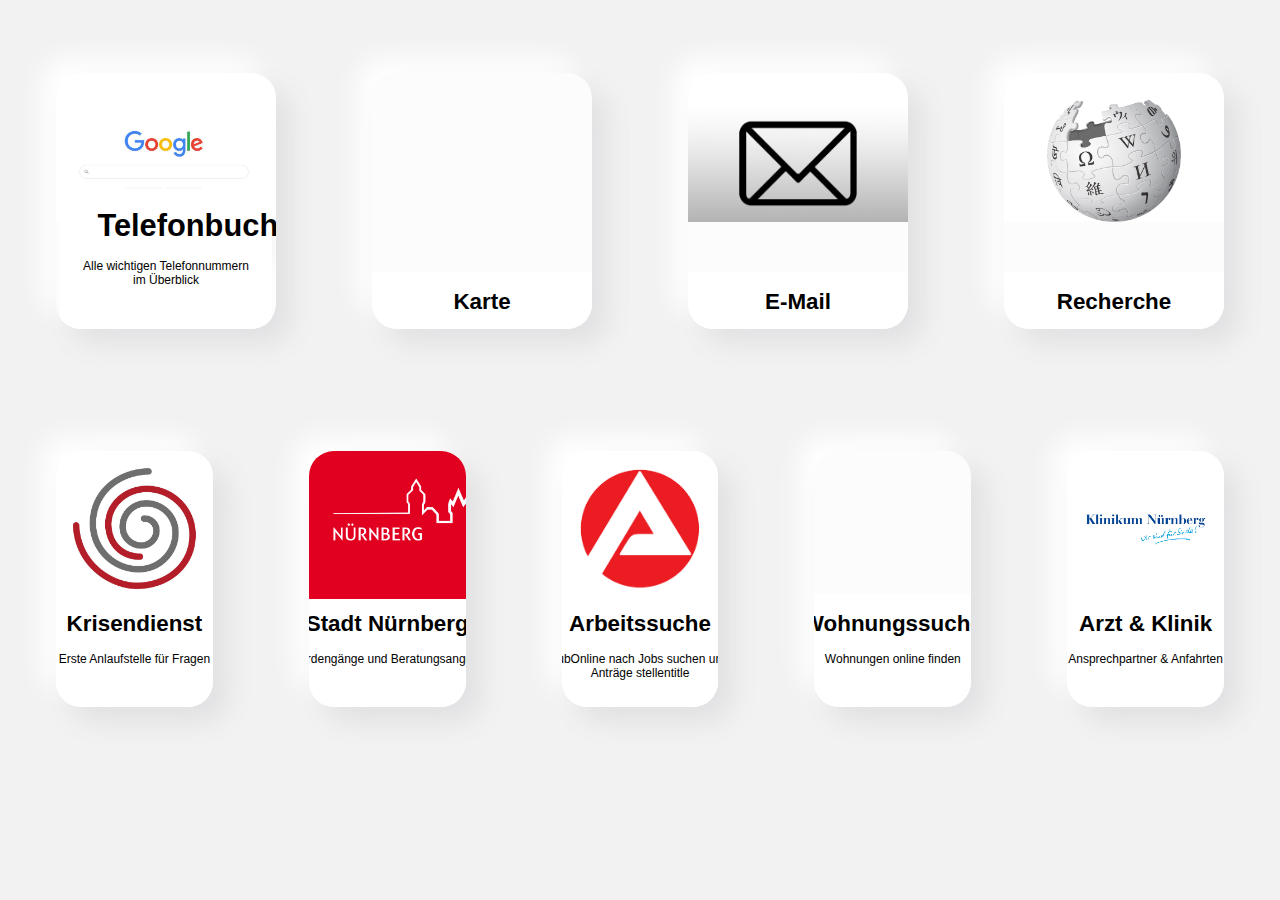
==== home.html @ 5b34b574 "ButtonTest" ====
<!doctype html>

<html>
	<head>
		<meta charset="utf-8">
		<title>Landing Page</title>
		<link rel="stylesheet" href="index.css">
	</head>
  
  
   	<body>
	
	
	<div class="mainpage">
   		<div class="cardcontainer">
   
			<!-- ---------------------------- KACHELN ROW 1 ----------------------------	-->
			<div class="center">



			<!--Card TELEFONBUCH-->
				<div class="property-card-button">
				
					<a href="">
						<div class="property-image", style="background-image:url('Google_Logo.jpg')">
											
											
					<div class="property-description">
						<h5>Telefonbuch</h5>
						<p>Alle wichtigen Telefonnummern im Überblick</p>
					</div>	
						
						
						
				</div></a>


					
					<div class="buttoncontainer">
						<h5>Telefonbuch</h5>
							<a class="cssbutton" href="https://www.dastelefonbuch.de/">Öffentliches Telefonbuch</a>
							<a class="cssbutton" href="Hilfekatalog.pdf">Hilfekatalog</a>
						</div>
					

				</div>



			<!--Card KARTE-->
			
			
			
			
			
			
				<div class="property-card-button">
					<a href="xxx">
					<div class="property-image", style="background-image:url('https://www.googlewatchblog.de/wp-content/uploads/google-maps-logo-new.jpg')">
						<div class="property-image-title">
						</div>
					</div></a>

					<div class="property-description">
						<h5>Karte</h5>
						<p>Orte in Nürnberg finden</p>


					<div class="buttoncontainer">
						<a class="cssbutton" href="https://www.google.de/maps/@49.4542094,11.0767165,14.72z">Überblick Nürnberg</a>
						<a class="cssbutton" href="https://www.google.de/maps/place/Holzschuherstraße+13,+90439+Nürnberg/@49.4721666,11.0692634,15.47z/data=!4m5!3m4!1s0x479f56f946bc43b1:0x349f8573b6e28a5b!8m2!3d49.44452!4d11.05213">Pension</a>
						<a class="cssbutton" href="https://www.google.de/maps/place/Krisendienst+Mittelfranken/@49.4442205,11.0593383,16.1z/data=!4m5!3m4!1s0x0:0x918714b1e70e261c!8m2!3d49.4450907!4d11.0583615">Krisendienst Mittelfranken</a>
					</div>
					
					</div>
					
					
					<a href="xxx">
					</a>
				</div>


			<!--Card EMAIL-->
				<div class="property-card-button">
					<a href="xxx">
					<div class="property-image", style="background-image:url('Email_Logo.jpg')">
						<div class="property-image-title">
						</div>
					</div></a>

					<div class="property-description">
						<h5>E-Mail</h5>
						<p>Alles rund um E-Mails</p>

					<div class="buttoncontainer">

						<a class="cssbutton" href="https://mail.google.com/mail">Gmail</a>
						<a class="cssbutton" href="https://www.gmx.net">GMX</a>
						<a class="cssbutton" href="https://web.de">Web.de</a>
						<a class="cssbutton" href="https://accounts.google.com/signup/v2/webcreateaccount?flowName=GlifWebSignIn&flowEntry=SignUp">Neue E-Mailadresse anlegen</a>
					</div>
					
					</div>
					
					<a href="xxx">
					</a>
				</div>


			<!--Card NACHRICHTEN & WIKIPEDIA-->
				<div class="property-card-button">
					<a href="xxx">
					<div class="property-image", style="background-image:url('Wikipedia_Logo.jpg')">
						<div class="property-image-title">
						</div>
					</div></a>

					<div class="property-description">
						<h5>Recherche</h5>
						<p>Wikipedia und Nürnberger Nachrichten</p>
	
					<div class="buttoncontainer">

						<a class="cssbutton" href="https://de.wikipedia.org/wiki/Wikipedia:Hauptseite">Wikipedia</a>
						<a class="cssbutton" href="https://www.nordbayern.de">Nürnberger Nachrichten</a>
					</div>	
					
					</div>

					<a href="xxx">
					</a>
				</div>


		</div>

			<!-- ---------------------------- KACHELN ROW 2 ----------------------------	-->	

		<div class="cardcontainer">
			<div class="center">	


			<!--Card KRISENDIENST-->
				<div class="property-card-button">
					<a href="xxx">
					<div class="property-image", style="background-image:url('KD_Logo.jpg')">
						<div class="property-image-title">
						</div>
					</div></a>

					<div class="property-description">
						<h5>Krisendienst</h5>
						<p>Erste Anlaufstelle für Fragen</p>

					<div class="buttoncontainer">

						<a class="cssbuttonmain" href="https://krisendienst-mittelfranken.de">Startseite Krisendienst</a>
						<a class="cssbutton" href="https://krisendienst-mittelfranken.de/?page_id=1119">Online-Beratung & Chat</a>
						<a class="cssbutton" href="https://krisendienst-mittelfranken.de/?page_id=279">Informationen Wohnungsnot</a>
					</div>
					
					</div>

					<a href="xxx">
					</a>
				</div>



			<!--Card SOZIALAMT & NÜRNBERG-->
				<div class="property-card-button">
					<a href="xxx">
					<div class="property-image", style="background-image:url('NBG_Logo.jpg')">
						<div class="property-image-title">
						</div>
					</div></a>

					<div class="property-description">
						<h5>Stadt Nürnberg</h5>
						<p>Behördengänge und Beratungsangebote</p>

					<div class="buttoncontainer">
						<a class="cssbuttonmain" href="https://www.nuernberg.de/internet/sozialamt/">Startseite Sozialamt</a>
						<a class="cssbutton" href="https://www.nuernberg.de/internet/sozialamt/wohnungsvermittlung_antrag.html">Antrag Wohnungsvermittlung</a>
						<a class="cssbutton" href="https://www.nuernberg.de/internet/sozialamt/projekte_nuernberg_pass.html">Antrag NürnbergPass</a>
						<a class="cssbuttonmain" href="https://www.nuernberg.de/internet/mein_nuernberg/">Startseite MeinNürnberg.de</a>
						<a class="cssbutton" href="https://www.nuernberg.de/internet/mein_nuernberg/konto_einrichten.html">Konto erstellen</a>
						<a class="cssbutton" href="https://meinkonto.nuernberg.de/intelliform/admin/intelliForm-Spaces/e-gov-center/meinkonto/dashboard">Anmelden</a>
					</div>
					
					</div>
					
					<a href="xxx">
					</a>
				</div>


			<!--Card ARBEITSSUCHE-->
				<div class="property-card-button">
					<a href="xxx">
					<div class="property-image", style="background-image:url('AA_Logo.jpg')">
						<div class="property-image-title">
						</div>
					</div></a>

					<div class="property-description">
						<h5>Arbeitssuche</h5>
						<p>subOnline nach Jobs suchen und Anträge stellentitle</p>

					<div class="buttoncontainer">

						<a class="cssbuttonmain" href="https://www.arbeitsagentur.de/vor-ort/nuernberg/startseite">Startseite Arbeitsagentur Nürnberg</a>
						<a class="cssbutton" href="https://con.arbeitsagentur.de/prod/egov/login/?from=router&resource_url=https:%2F%2Fcon.arbeitsagentur.de%2Fprod%2Fsgb2vaem%2Fvaem-ui%2Fpd×tamp=2021-03-25T13:25:40.747904&rid=d6f8477d-651e-41f1-887d-d4e7844d186a">Online Portal Arbeitsagentur</a>
						<a class="cssbutton" href="https://con.arbeitsagentur.de/prod/jobboerse/jobsuche-ui/?pk_vid=d5ae81e6d2bb75811616675760d8e3a6">Jobsuche</a>
						<a class="cssbuttonmain" href="https://www.jobcenter-ge.de/Jobcenter/Nuernberg/DE/Home/home_node.html">Startseite Jobcenter</a>
						<a class="cssbutton" href="https://www.arbeitsagentur.de/arbeitslosengeld-2/weiterbewilligungsantrag-arbeitslosengeld-2">Antrag Weiterbewilligung ALG II</a>
					</div>
					
					</div>
					
					<a href="xxx">
					</a>
				</div>


			<!--Card WOHNUNGSSUCHE-->
				<div class="property-card-button">
					<a href="xxx">
					<div class="property-image", style="background-image:url('https://www.wohnung-jetzt.de/wp-content/uploads/Fotolia_199161234_M-Alexand-17-368x244.jpg')">
						<div class="property-image-title">
						</div>
					</div></a>

					<div class="property-description">
						<h5>Wohnungssuche</h5>
						<p>Wohnungen online finden</p>

					<div class="buttoncontainer">

						<a class="cssbutton" href="https://www.immobilienscout24.de">Immoscout24</a>
						<a class="cssbutton" href="https://www.immowelt.de">Immowelt</a>
						<a class="cssbutton" href="https://wbg.nuernberg.de/mieten/wohnungsangebote/">WBG Nürnberg</a>
						<a class="cssbutton" href="https://www.nuernberg.de/internet/sozialamt/wohnungslosigkeit.html">Fachstelle für Wohnungsfragen</a>
					</div>
					
					</div>
					
					<a href="xxx">
					</a>
				</div>


			<!--Card ARZT & KLINIK-->
				<div class="property-card-button">
					<a href="xxx">
					<div class="property-image", style="background-image:url('KlinikumNBG_Logo.jpg')">
						<div class="property-image-title">
						</div>
					</div></a>

					<div class="property-description">
						<h5>Arzt & Klinik</h5>
						<p>Ansprechpartner & Anfahrten</p>

					<div class="buttoncontainer">

						<a class="cssbuttonmain" href="https://www.klinikum-nuernberg.de/DE/index.html">Klinikum Nürnberg Nord</a>
						<a class="cssbutton" href="https://www.klinikum-nuernberg.de/DE/ueber_uns/Fachabteilungen_KN/kliniken/psychiatrie/30_BE/index.html">Haus 30</a>
						<a class="cssbutton" href="https://www.klinikum-nuernberg.de/DE/ueber_uns/lageplan/pics/VGN.html">Anfahrt</a>
					</div>
					
					</div>
					
					<a href="xxx">
					</a>
				</div>

			</div>


		</div>
		
		<!-- END MAINPAGE -->
		
		
		
	</body>
  
</html>
---- index.css ----
body
{
  background-color:#f2f2f2;
  font-family: 'RobotoDraft', 'Roboto', sans-serif;
  -webkit-font-smoothing: antialiased;
}

*
{
  -webkit-box-sizing: border-box;
  box-sizing: border-box;
}

h5
{
  margin:15px;
  font-size:1.4em;
  font-weight:700;
}

h4
{ 
  margin-top:1em;
  text-align: center;
  font-size:1.4em;
  font-weight:700;
}

p
{
  font-size:12px;
}

.pagecontainer
{
	position:absolute;
	height:100%;
	width:100%;
	
  margin-left:-1%;
  margin-top:-1%;
	
}



.sidebar
{
	background-color: rgba(55,55,55, 0.5);
	
	position:absolute;
  width:8em;
  height:101%;
	
}


.iframecontainer iframe {
	
	position:absolute;
	margin-left:8em;
  width : 95%;
  height : 100%;
  border:none;
}



.homebutton
{
	
  width:5em;
  height:5em;
	margin-top: 12em;
	margin-left: 2em;
	
	
	background-image: url("[data-uri]");
	background-size: 100%;
	
	
  border: none;
  
  text-decoration: none;
  font: 11px Arial;
  
  
  
  display: inline-block;
  font-size: 16px;
  
	border-radius: 10px;
  -webkit-box-shadow:  10px 10px 20px #e1e1e3, -10px -10px 20px #ffffff;
  box-shadow:  10px 10px 20px #e1e1e3, -10px -10px 20px #ffffff;
  
}


.homebutton:hover
{
  width:6em;
  height:6em;
  
	margin-top: 11.5em;
	margin-left: 1.5em;
}









.cardcontainer
{
	position:relative;
	margin-top:2%;
  width:100%;
  height:100%;
	
}




.center
{
  display: flex;
  justify-content: center;
  align-items: center;
}



.property-image
{
  height:58%;
  width:100%;
  padding:0em 2em;
  position:Absolute;
  top:0px;
  -webkit-transition:all 0.4s cubic-bezier(0.0, 0.045, 0.25, 1);
  -o-transition:all 0.4s cubic-bezier(0.0, 0.045, 0.25, 1);
  transition:all 0.4s cubic-bezier(0.0, 0.045, 0.25, 1);
  
  background-size:cover;
  background-repeat:no-repeat;
}

/* Bottom Card Section */



.property-description
{
  background-color: rgba(255,255,255,1);
  
  margin-top: 88%;
  margin-left: -30%;
  height:100%;
  width:160%;
  position:absoloute;
  -webkit-transition:all 0.55s cubic-bezier(0.0, 0.045, 0.25, 1);
  -o-transition:all 0.55s cubic-bezier(0.0, 0.045, 0.25, 1);
  transition:all 0.55s cubic-bezier(0.0, 0.045, 0.25, 1);
  
  background-size:cover;
  
  padding: 0.15em 1em;
  text-align:center;
}


.property-card-button
{
  margin: 3em;
  height:16em;
  width:16em;
  display:-webkit-box;
  display:-ms-flexbox;
  display:flex;
  -webkit-box-orient:vertical;
  -webkit-box-direction:normal;
  -ms-flex-direction:column;
  flex-direction:column;
  position:relative;
  -webkit-transition:all 0.4s cubic-bezier(0.0, 0.045, 0.25, 1);
  -o-transition:all 0.4s cubic-bezier(0.0, 0.045, 0.25, 1);
  transition:all 0.4s cubic-bezier(0.0, 0.045, 0.25, 1);
  border-radius:25px;
  overflow:hidden;
  -webkit-box-shadow:  15px 15px 27px #e1e1e3, -15px -15px 27px #ffffff;
  box-shadow:  15px 15px 27px #e1e1e3, -15px -15px 27px #ffffff;
  
  background-color: rgba(252,252,252,1);
  
  
}

.property-card-button:hover
{
  padding:0em;
  border-radius:5px;
  margin: 1em;
  margin-top: -5em;
  margin-bottom: -5em;
  height:25em;
  width:25em;
}


.property-card-button:hover .property-image
{
  height:0em;
  width:100%;
}

.property-card-button:hover .property-description
{
  margin-top: 140%;
  margin-left: -20%;
  height:100%;
  width:150%;
  padding:20px 0em;
}

.buttoncontainer
{
	height: 65%;
	width: 90%;
	margin-top: 25%;
	margin-left: 10%;
	
	
  -webkit-transition:all 0.4s cubic-bezier(0.0, 0.045, 0.25, 1);
  -o-transition:all 0.4s cubic-bezier(0.0, 0.045, 0.25, 1);
  transition:all 0.4s cubic-bezier(0.0, 0.045, 0.25, 1);
	
}



.cssbutton
{
	
  margin-top:3%;
	width:90%;
	height:15%;
	
	background-color: rgb(185,185,185);
	
  border: none;
  
  text-decoration: none;
  font: 11px Arial;
  
  
  
  display: inline-block;
  font-size: 16px;
  
	border-radius: 10px;
  -webkit-box-shadow:  10px 10px 20px #e1e1e3, -10px -10px 20px #ffffff;
  box-shadow:  10px 10px 20px #e1e1e3, -10px -10px 20px #ffffff;
}


.cssbutton:hover
{
	margin-left: -2.5%;
	width:95%;
	background-color: rgb(205,205,205);
}


.cssbuttonmain
{
  margin-top:3%;
  margin-bottom:3%;
	width:100%;
	height:25%;
	
	background-color: rgb(185,185,185);
	
  border: none;
  
  text-decoration: none;
  font: 11px Arial;
  
  
  
  display: inline-block;
  font-size: 16px;
  
	border-radius: 10px;
  -webkit-box-shadow:  10px 10px 20px #e1e1e3, -10px -10px 20px #ffffff;
  box-shadow:  10px 10px 20px #e1e1e3, -10px -10px 20px #ffffff;
}


.cssbuttonmain:hover
{
}



a {
  color: black;
  padding-top: 5px;
  font-size: 22px;
}
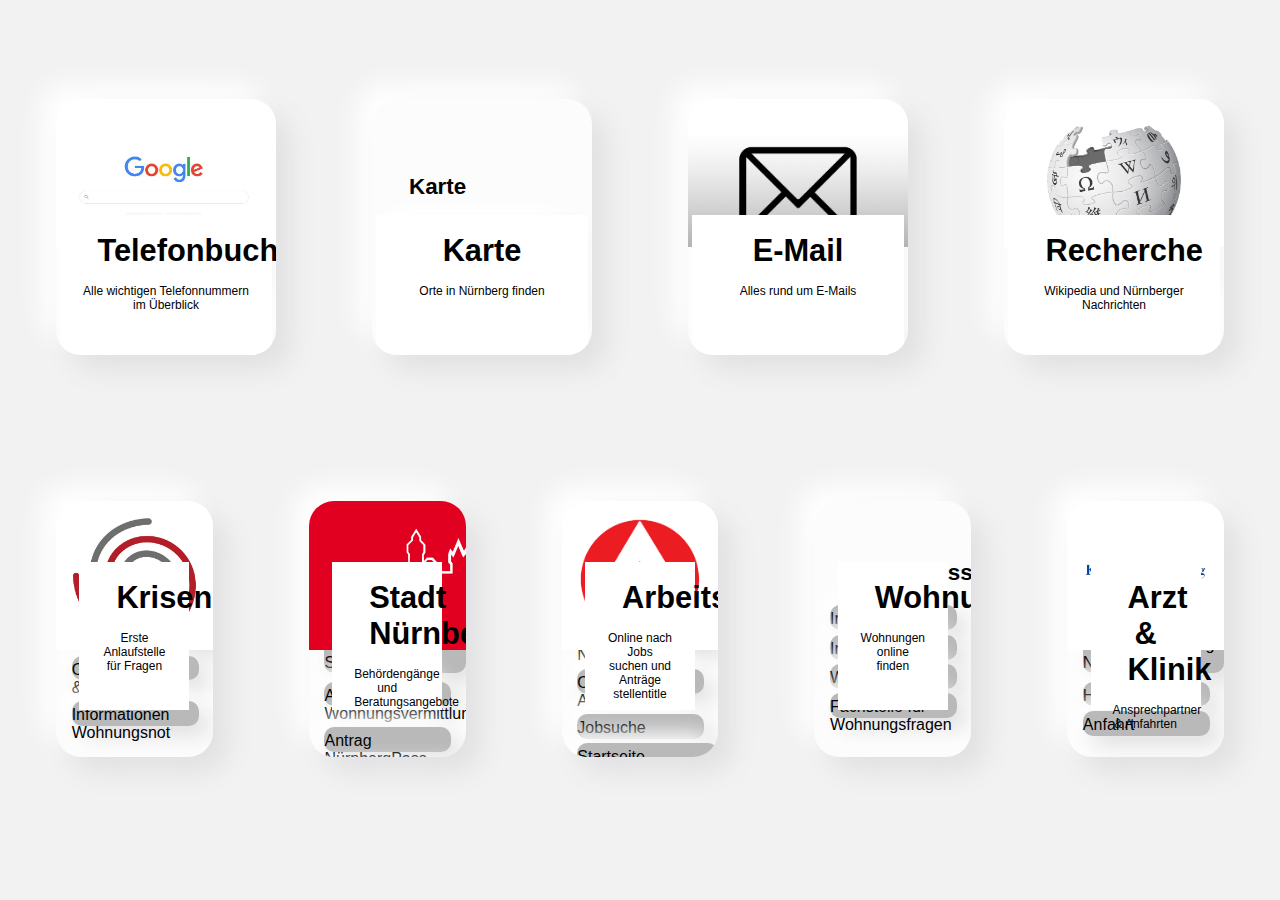
==== commit b90c4475: "V 0.4.1" ====
--- a/home.html
+++ b/home.html
@@ -31,108 +31,96 @@
 						<p>Alle wichtigen Telefonnummern im Überblick</p>
 					</div>	
 						
-						
-						
-				</div></a>
-
-
-					
+				</div></a>
+
 					<div class="buttoncontainer">
 						<h5>Telefonbuch</h5>
 							<a class="cssbutton" href="https://www.dastelefonbuch.de/">Öffentliches Telefonbuch</a>
 							<a class="cssbutton" href="Hilfekatalog.pdf">Hilfekatalog</a>
 						</div>
 					
-
 				</div>
 
 
 
 			<!--Card KARTE-->
-			
-			
-			
-			
-			
-			
-				<div class="property-card-button">
-					<a href="xxx">
-					<div class="property-image", style="background-image:url('https://www.googlewatchblog.de/wp-content/uploads/google-maps-logo-new.jpg')">
-						<div class="property-image-title">
-						</div>
-					</div></a>
-
+				<div class="property-card-button">
+				
+					<a href="">
+						<div class="property-image", style="background-image:url('https://www.googlewatchblog.de/wp-content/uploads/google-maps-logo-new.jpg')">
+												
+											
 					<div class="property-description">
 						<h5>Karte</h5>
 						<p>Orte in Nürnberg finden</p>
-
-
-					<div class="buttoncontainer">
+					</div>	
+						
+				</div></a>
+
+					<div class="buttoncontainer">
+						<h5>Karte</h5>
 						<a class="cssbutton" href="https://www.google.de/maps/@49.4542094,11.0767165,14.72z">Überblick Nürnberg</a>
 						<a class="cssbutton" href="https://www.google.de/maps/place/Holzschuherstraße+13,+90439+Nürnberg/@49.4721666,11.0692634,15.47z/data=!4m5!3m4!1s0x479f56f946bc43b1:0x349f8573b6e28a5b!8m2!3d49.44452!4d11.05213">Pension</a>
 						<a class="cssbutton" href="https://www.google.de/maps/place/Krisendienst+Mittelfranken/@49.4442205,11.0593383,16.1z/data=!4m5!3m4!1s0x0:0x918714b1e70e261c!8m2!3d49.4450907!4d11.0583615">Krisendienst Mittelfranken</a>
 					</div>
 					
-					</div>
-					
-					
-					<a href="xxx">
-					</a>
-				</div>
-
+				</div>			
+			
+			
+			
+			
 
 			<!--Card EMAIL-->
 				<div class="property-card-button">
-					<a href="xxx">
+				
+					<a href="">
 					<div class="property-image", style="background-image:url('Email_Logo.jpg')">
-						<div class="property-image-title">
-						</div>
-					</div></a>
-
+												
+											
 					<div class="property-description">
 						<h5>E-Mail</h5>
 						<p>Alles rund um E-Mails</p>
-
-					<div class="buttoncontainer">
-
+					</div>	
+						
+				</div></a>
+
+					<div class="buttoncontainer">
+						<h5>E-Mail</h5>
 						<a class="cssbutton" href="https://mail.google.com/mail">Gmail</a>
 						<a class="cssbutton" href="https://www.gmx.net">GMX</a>
 						<a class="cssbutton" href="https://web.de">Web.de</a>
 						<a class="cssbutton" href="https://accounts.google.com/signup/v2/webcreateaccount?flowName=GlifWebSignIn&flowEntry=SignUp">Neue E-Mailadresse anlegen</a>
 					</div>
 					
-					</div>
-					
-					<a href="xxx">
-					</a>
-				</div>
+				</div>				
+			
+			
 
 
 			<!--Card NACHRICHTEN & WIKIPEDIA-->
 				<div class="property-card-button">
-					<a href="xxx">
+				
+					<a href="">
 					<div class="property-image", style="background-image:url('Wikipedia_Logo.jpg')">
-						<div class="property-image-title">
-						</div>
-					</div></a>
-
+												
+											
 					<div class="property-description">
 						<h5>Recherche</h5>
 						<p>Wikipedia und Nürnberger Nachrichten</p>
-	
-					<div class="buttoncontainer">
-
+					</div>	
+						
+				</div></a>
+
+					<div class="buttoncontainer">
+						<h5>Recherche</h5>
 						<a class="cssbutton" href="https://de.wikipedia.org/wiki/Wikipedia:Hauptseite">Wikipedia</a>
 						<a class="cssbutton" href="https://www.nordbayern.de">Nürnberger Nachrichten</a>
-					</div>	
-					
-					</div>
-
-					<a href="xxx">
-					</a>
-				</div>
-
-
+					</div>
+					
+				</div>				
+			
+			
+			
 		</div>
 
 			<!-- ---------------------------- KACHELN ROW 2 ----------------------------	-->	
@@ -143,138 +131,146 @@
 
 			<!--Card KRISENDIENST-->
 				<div class="property-card-button">
-					<a href="xxx">
+				
+					<a href="">
 					<div class="property-image", style="background-image:url('KD_Logo.jpg')">
-						<div class="property-image-title">
-						</div>
-					</div></a>
-
+												
+											
 					<div class="property-description">
 						<h5>Krisendienst</h5>
 						<p>Erste Anlaufstelle für Fragen</p>
-
-					<div class="buttoncontainer">
+					</div>	
+						
+				</div></a>
+
+					<div class="buttoncontainer">
+						<h5>Krisendienst</h5>
 
 						<a class="cssbuttonmain" href="https://krisendienst-mittelfranken.de">Startseite Krisendienst</a>
 						<a class="cssbutton" href="https://krisendienst-mittelfranken.de/?page_id=1119">Online-Beratung & Chat</a>
 						<a class="cssbutton" href="https://krisendienst-mittelfranken.de/?page_id=279">Informationen Wohnungsnot</a>
 					</div>
 					
-					</div>
-
-					<a href="xxx">
-					</a>
-				</div>
-
+				</div>					
+			
+			
 
 
 			<!--Card SOZIALAMT & NÜRNBERG-->
 				<div class="property-card-button">
-					<a href="xxx">
+				
+					<a href="">
 					<div class="property-image", style="background-image:url('NBG_Logo.jpg')">
-						<div class="property-image-title">
-						</div>
-					</div></a>
-
+												
+											
 					<div class="property-description">
 						<h5>Stadt Nürnberg</h5>
 						<p>Behördengänge und Beratungsangebote</p>
-
-					<div class="buttoncontainer">
+					</div>	
+						
+				</div></a>
+
+					<div class="buttoncontainer">
+						<h5>Stadt Nürnberg</h5>
+
 						<a class="cssbuttonmain" href="https://www.nuernberg.de/internet/sozialamt/">Startseite Sozialamt</a>
 						<a class="cssbutton" href="https://www.nuernberg.de/internet/sozialamt/wohnungsvermittlung_antrag.html">Antrag Wohnungsvermittlung</a>
 						<a class="cssbutton" href="https://www.nuernberg.de/internet/sozialamt/projekte_nuernberg_pass.html">Antrag NürnbergPass</a>
 						<a class="cssbuttonmain" href="https://www.nuernberg.de/internet/mein_nuernberg/">Startseite MeinNürnberg.de</a>
 						<a class="cssbutton" href="https://www.nuernberg.de/internet/mein_nuernberg/konto_einrichten.html">Konto erstellen</a>
 						<a class="cssbutton" href="https://meinkonto.nuernberg.de/intelliform/admin/intelliForm-Spaces/e-gov-center/meinkonto/dashboard">Anmelden</a>
-					</div>
-					
-					</div>
-					
-					<a href="xxx">
-					</a>
-				</div>
-
+
+					</div>
+					
+				</div>	
+			
+			
 
 			<!--Card ARBEITSSUCHE-->
 				<div class="property-card-button">
-					<a href="xxx">
+				
+					<a href="">
 					<div class="property-image", style="background-image:url('AA_Logo.jpg')">
-						<div class="property-image-title">
-						</div>
-					</div></a>
-
+												
+											
 					<div class="property-description">
 						<h5>Arbeitssuche</h5>
-						<p>subOnline nach Jobs suchen und Anträge stellentitle</p>
-
-					<div class="buttoncontainer">
+						<p>Online nach Jobs suchen und Anträge stellentitle</p>
+					</div>	
+						
+				</div></a>
+
+					<div class="buttoncontainer">
+						<h5>Arbeitssuche</h5>
 
 						<a class="cssbuttonmain" href="https://www.arbeitsagentur.de/vor-ort/nuernberg/startseite">Startseite Arbeitsagentur Nürnberg</a>
 						<a class="cssbutton" href="https://con.arbeitsagentur.de/prod/egov/login/?from=router&resource_url=https:%2F%2Fcon.arbeitsagentur.de%2Fprod%2Fsgb2vaem%2Fvaem-ui%2Fpd×tamp=2021-03-25T13:25:40.747904&rid=d6f8477d-651e-41f1-887d-d4e7844d186a">Online Portal Arbeitsagentur</a>
 						<a class="cssbutton" href="https://con.arbeitsagentur.de/prod/jobboerse/jobsuche-ui/?pk_vid=d5ae81e6d2bb75811616675760d8e3a6">Jobsuche</a>
 						<a class="cssbuttonmain" href="https://www.jobcenter-ge.de/Jobcenter/Nuernberg/DE/Home/home_node.html">Startseite Jobcenter</a>
 						<a class="cssbutton" href="https://www.arbeitsagentur.de/arbeitslosengeld-2/weiterbewilligungsantrag-arbeitslosengeld-2">Antrag Weiterbewilligung ALG II</a>
-					</div>
-					
-					</div>
-					
-					<a href="xxx">
-					</a>
-				</div>
-
+
+					</div>
+					
+				</div>	
+			
+						
 
 			<!--Card WOHNUNGSSUCHE-->
-				<div class="property-card-button">
-					<a href="xxx">
-					<div class="property-image", style="background-image:url('https://www.wohnung-jetzt.de/wp-content/uploads/Fotolia_199161234_M-Alexand-17-368x244.jpg')">
-						<div class="property-image-title">
-						</div>
-					</div></a>
-
+
+				<div class="property-card-button">
+				
+					<a href="">
+						<div class="property-image", style="background-image:url('https://www.wohnung-jetzt.de/wp-content/uploads/Fotolia_199161234_M-Alexand-17-368x244.jpg')">
+											
+											
 					<div class="property-description">
 						<h5>Wohnungssuche</h5>
 						<p>Wohnungen online finden</p>
-
-					<div class="buttoncontainer">
+					</div>	
+						
+				</div></a>
+
+					<div class="buttoncontainer">
+						<h5>Wohnungssuche</h5>
 
 						<a class="cssbutton" href="https://www.immobilienscout24.de">Immoscout24</a>
 						<a class="cssbutton" href="https://www.immowelt.de">Immowelt</a>
 						<a class="cssbutton" href="https://wbg.nuernberg.de/mieten/wohnungsangebote/">WBG Nürnberg</a>
 						<a class="cssbutton" href="https://www.nuernberg.de/internet/sozialamt/wohnungslosigkeit.html">Fachstelle für Wohnungsfragen</a>
-					</div>
-					
-					</div>
-					
-					<a href="xxx">
-					</a>
-				</div>
-
-
+
+					</div>
+					
+				</div>	
+						
+			
+			
 			<!--Card ARZT & KLINIK-->
-				<div class="property-card-button">
-					<a href="xxx">
-					<div class="property-image", style="background-image:url('KlinikumNBG_Logo.jpg')">
-						<div class="property-image-title">
-						</div>
-					</div></a>
-
+			
+				<div class="property-card-button">
+				
+					<a href="">
+					<div class="property-image", style="background-image:url('KlinikumNBG_Logo.jpg')">		
+											
 					<div class="property-description">
 						<h5>Arzt & Klinik</h5>
 						<p>Ansprechpartner & Anfahrten</p>
-
-					<div class="buttoncontainer">
+					</div>	
+						
+				</div></a>
+
+					<div class="buttoncontainer">
+						<h5>Arzt & Klinik</h5>
 
 						<a class="cssbuttonmain" href="https://www.klinikum-nuernberg.de/DE/index.html">Klinikum Nürnberg Nord</a>
 						<a class="cssbutton" href="https://www.klinikum-nuernberg.de/DE/ueber_uns/Fachabteilungen_KN/kliniken/psychiatrie/30_BE/index.html">Haus 30</a>
 						<a class="cssbutton" href="https://www.klinikum-nuernberg.de/DE/ueber_uns/lageplan/pics/VGN.html">Anfahrt</a>
-					</div>
-					
-					</div>
-					
-					<a href="xxx">
-					</a>
-				</div>
+
+					</div>
+					
+				</div>				
+			
+			
+			
 
 			</div>
 
--- a/index.css
+++ b/index.css
@@ -117,6 +117,7 @@
 {
 	position:relative;
 	margin-top:2%;
+	padding-top: 2%;
   width:100%;
   height:100%;
 	
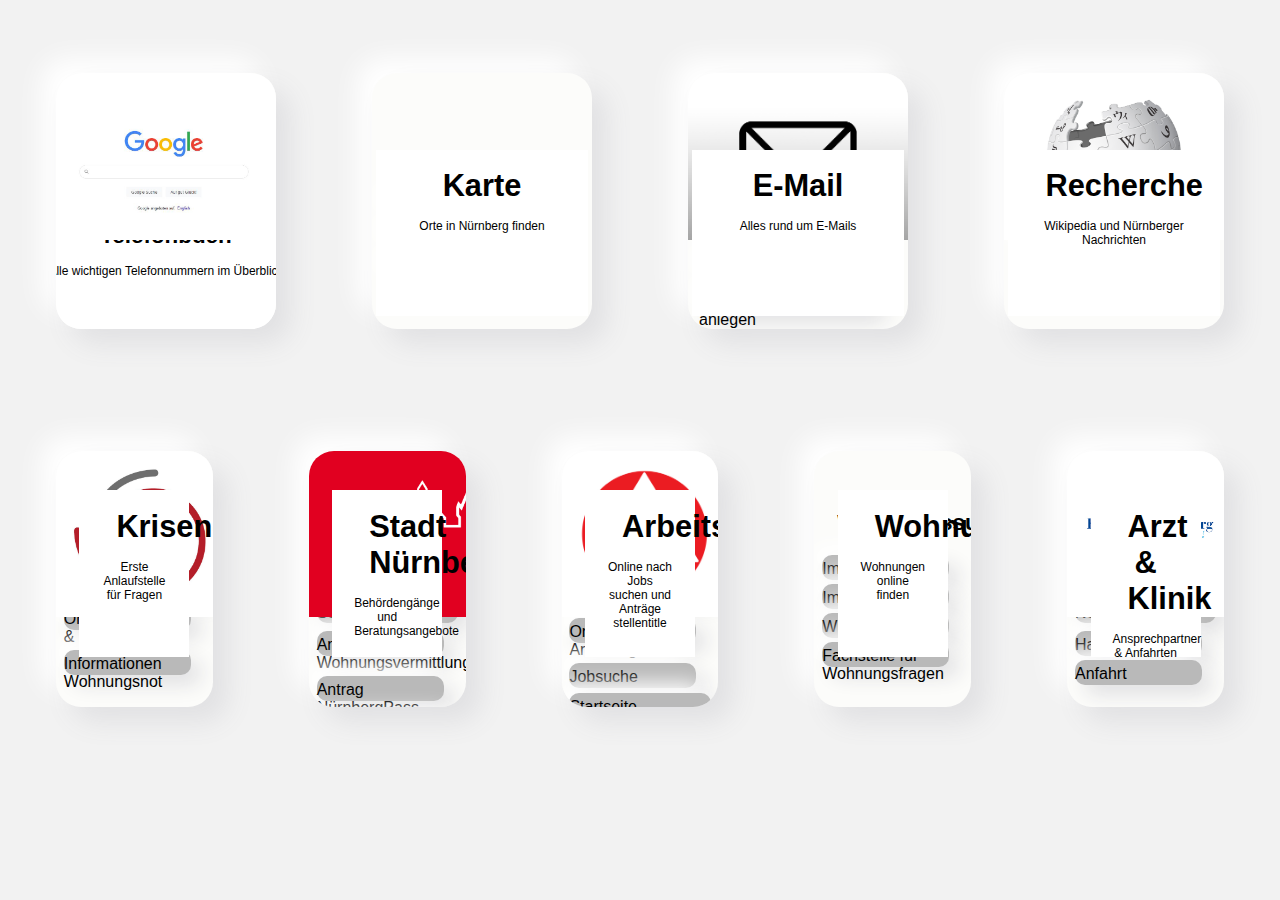
==== commit 8b3b1dc8: "ButtonTest" ====
--- a/home.html
+++ b/home.html
@@ -25,19 +25,22 @@
 					<a href="">
 						<div class="property-image", style="background-image:url('Google_Logo.jpg')">
 											
-											
+							
+						
+				</div></a>
+				
 					<div class="property-description">
 						<h5>Telefonbuch</h5>
 						<p>Alle wichtigen Telefonnummern im Überblick</p>
-					</div>	
-						
-				</div></a>
-
-					<div class="buttoncontainer">
-						<h5>Telefonbuch</h5>
+						
+						<div class="buttoncontainer">
 							<a class="cssbutton" href="https://www.dastelefonbuch.de/">Öffentliches Telefonbuch</a>
 							<a class="cssbutton" href="Hilfekatalog.pdf">Hilfekatalog</a>
 						</div>
+						
+						
+					</div>	
+					
 					
 				</div>
 
--- a/index.css
+++ b/index.css
@@ -117,7 +117,6 @@
 {
 	position:relative;
 	margin-top:2%;
-	padding-top: 2%;
   width:100%;
   height:100%;
 	
@@ -137,7 +136,7 @@
 
 .property-image
 {
-  height:58%;
+  height:65%;
   width:100%;
   padding:0em 2em;
   position:Absolute;
@@ -158,7 +157,7 @@
 {
   background-color: rgba(255,255,255,1);
   
-  margin-top: 88%;
+  margin-top: 58%;
   margin-left: -30%;
   height:100%;
   width:160%;
@@ -177,8 +176,17 @@
 .property-card-button
 {
   margin: 3em;
+  
   height:16em;
   width:16em;
+  
+  position:relative;
+  
+  border-radius:25px;
+  overflow:hidden;
+  
+  background-color: rgba(252,252,250,1);
+  
   display:-webkit-box;
   display:-ms-flexbox;
   display:flex;
@@ -186,16 +194,13 @@
   -webkit-box-direction:normal;
   -ms-flex-direction:column;
   flex-direction:column;
-  position:relative;
   -webkit-transition:all 0.4s cubic-bezier(0.0, 0.045, 0.25, 1);
   -o-transition:all 0.4s cubic-bezier(0.0, 0.045, 0.25, 1);
   transition:all 0.4s cubic-bezier(0.0, 0.045, 0.25, 1);
-  border-radius:25px;
-  overflow:hidden;
+  
   -webkit-box-shadow:  15px 15px 27px #e1e1e3, -15px -15px 27px #ffffff;
   box-shadow:  15px 15px 27px #e1e1e3, -15px -15px 27px #ffffff;
   
-  background-color: rgba(252,252,252,1);
   
   
 }
@@ -220,10 +225,11 @@
 
 .property-card-button:hover .property-description
 {
-  margin-top: 140%;
-  margin-left: -20%;
+	
+  margin-top: 0%;
+  margin-left: 0%;
   height:100%;
-  width:150%;
+  width:100%;
   padding:20px 0em;
 }
 
@@ -232,7 +238,7 @@
 	height: 65%;
 	width: 90%;
 	margin-top: 25%;
-	margin-left: 10%;
+	margin-left: 5%;
 	
 	
   -webkit-transition:all 0.4s cubic-bezier(0.0, 0.045, 0.25, 1);
